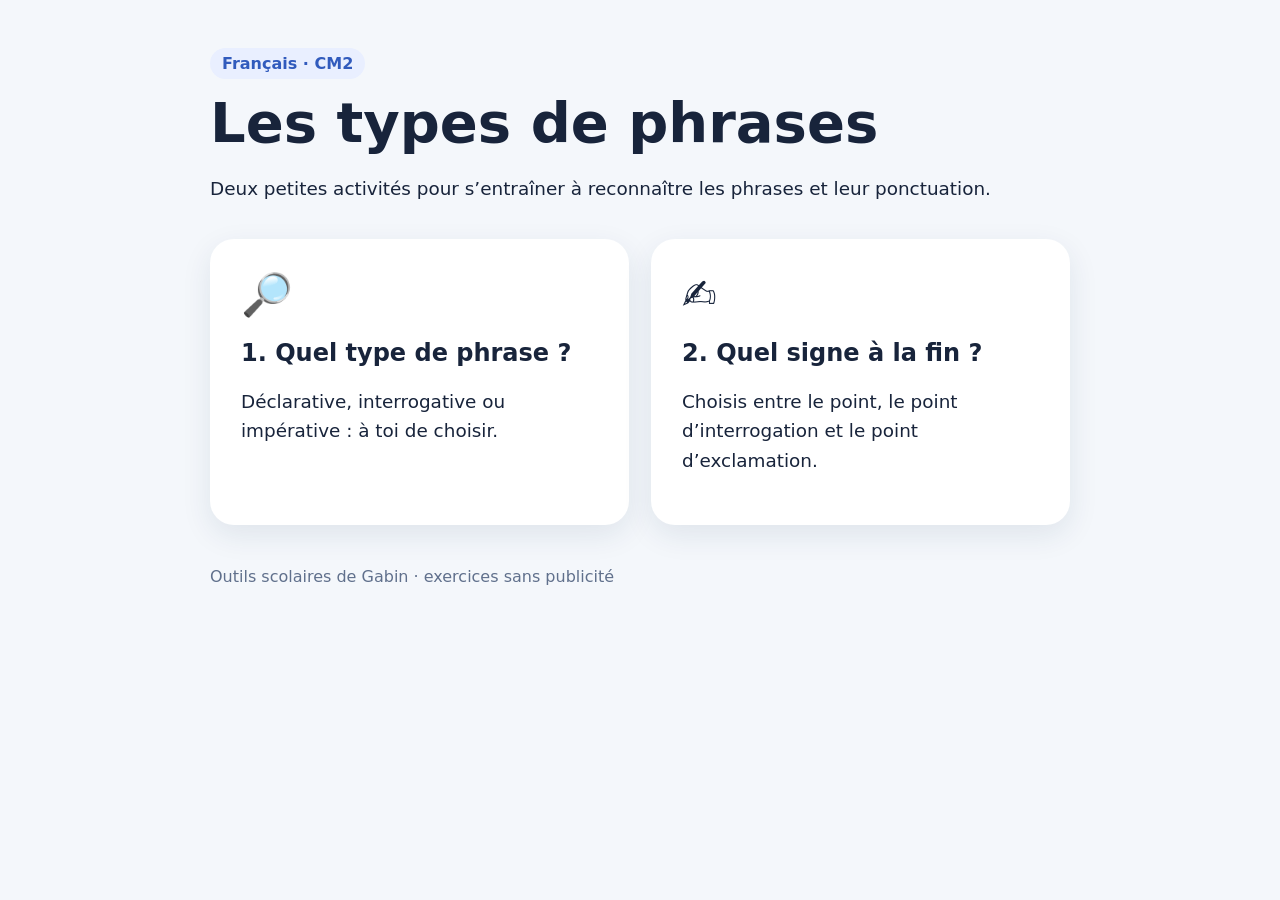
==== index.html @ e078d4ca "Ajout de index.html" ====
<!doctype html><html lang="fr"><head><meta charset="utf-8"><meta name="viewport" content="width=device-width,initial-scale=1"><title>Outils scolaires CM2</title><style>*{box-sizing:border-box}body{margin:0;font-family:system-ui,-apple-system,sans-serif;background:#f4f7fb;color:#18243b}main{max-width:900px;margin:auto;padding:48px 20px}h1{font-size:clamp(2rem,6vw,3.5rem);margin:.2em 0}p{font-size:1.15rem;line-height:1.6}.grid{display:grid;grid-template-columns:repeat(auto-fit,minmax(260px,1fr));gap:22px;margin-top:36px}.card{background:white;border-radius:24px;padding:28px;text-decoration:none;color:inherit;box-shadow:0 10px 30px #19345518;border:3px solid transparent;transition:.2s}.card:hover,.card:focus{transform:translateY(-4px);border-color:#4876e8}.icon{font-size:2.6rem}.tag{display:inline-block;background:#e9efff;color:#315bbd;border-radius:999px;padding:6px 12px;font-weight:700}footer{margin-top:42px;color:#60708c}</style></head><body><main><span class="tag">Français · CM2</span><h1>Les types de phrases</h1><p>Deux petites activités pour s’entraîner à reconnaître les phrases et leur ponctuation.</p><div class="grid"><a class="card" href="types-de-phrases/"><div class="icon">🔎</div><h2>1. Quel type de phrase ?</h2><p>Déclarative, interrogative ou impérative : à toi de choisir.</p></a><a class="card" href="ponctuation/"><div class="icon">✍️</div><h2>2. Quel signe à la fin ?</h2><p>Choisis entre le point, le point d’interrogation et le point d’exclamation.</p></a></div><footer>Outils scolaires de Gabin · exercices sans publicité</footer></main></body></html>
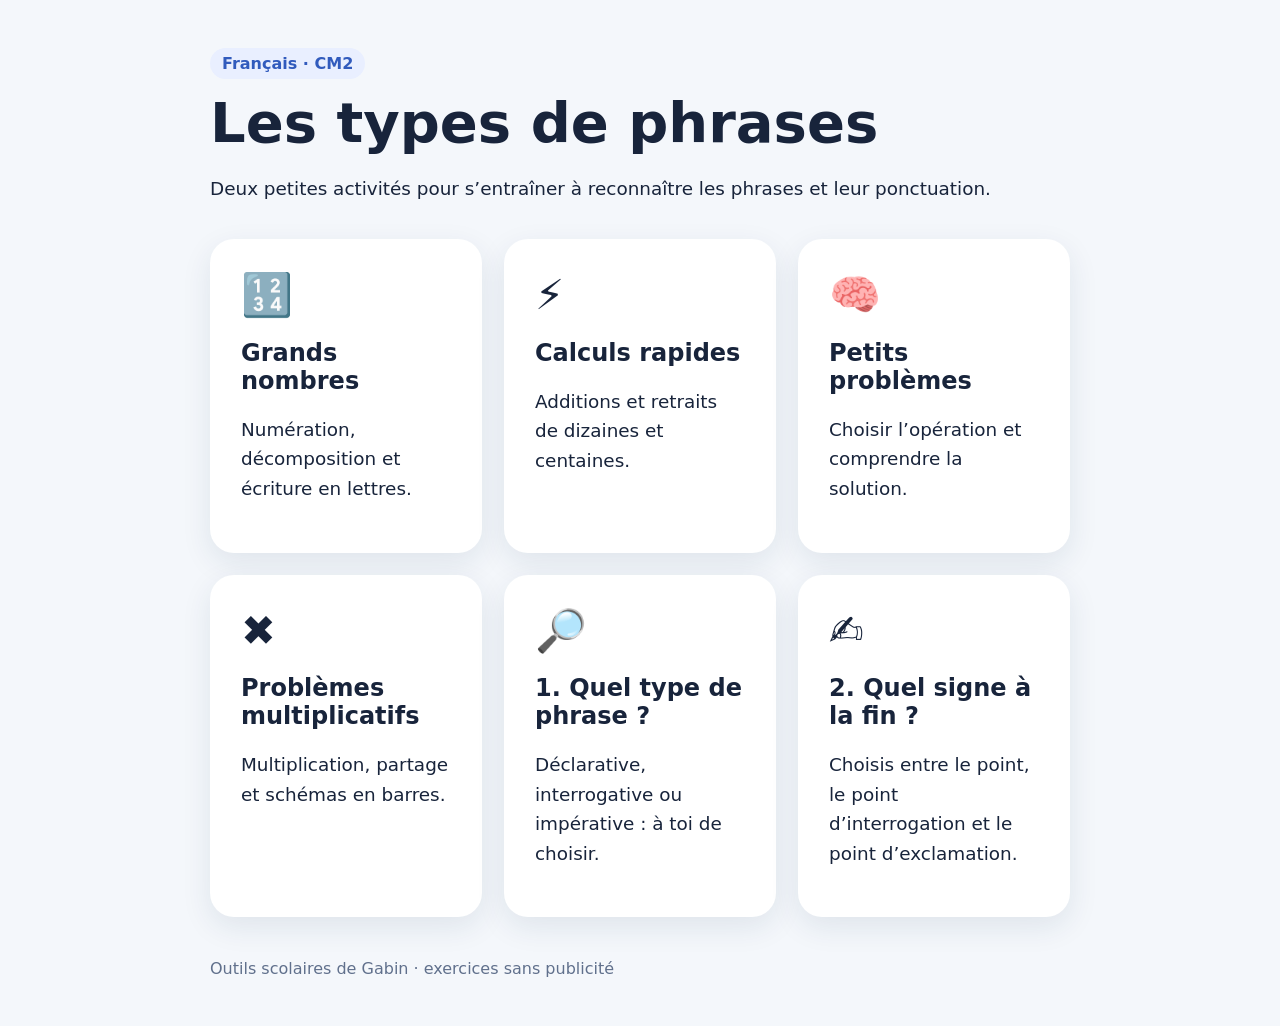
==== commit 8d760aa5: "Ajout des applications existantes à l’accueil" ====
--- a/index.html
+++ b/index.html
@@ -1 +1 @@
-<!doctype html><html lang="fr"><head><meta charset="utf-8"><meta name="viewport" content="width=device-width,initial-scale=1"><title>Outils scolaires CM2</title><style>*{box-sizing:border-box}body{margin:0;font-family:system-ui,-apple-system,sans-serif;background:#f4f7fb;color:#18243b}main{max-width:900px;margin:auto;padding:48px 20px}h1{font-size:clamp(2rem,6vw,3.5rem);margin:.2em 0}p{font-size:1.15rem;line-height:1.6}.grid{display:grid;grid-template-columns:repeat(auto-fit,minmax(260px,1fr));gap:22px;margin-top:36px}.card{background:white;border-radius:24px;padding:28px;text-decoration:none;color:inherit;box-shadow:0 10px 30px #19345518;border:3px solid transparent;transition:.2s}.card:hover,.card:focus{transform:translateY(-4px);border-color:#4876e8}.icon{font-size:2.6rem}.tag{display:inline-block;background:#e9efff;color:#315bbd;border-radius:999px;padding:6px 12px;font-weight:700}footer{margin-top:42px;color:#60708c}</style></head><body><main><span class="tag">Français · CM2</span><h1>Les types de phrases</h1><p>Deux petites activités pour s’entraîner à reconnaître les phrases et leur ponctuation.</p><div class="grid"><a class="card" href="types-de-phrases/"><div class="icon">🔎</div><h2>1. Quel type de phrase ?</h2><p>Déclarative, interrogative ou impérative : à toi de choisir.</p></a><a class="card" href="ponctuation/"><div class="icon">✍️</div><h2>2. Quel signe à la fin ?</h2><p>Choisis entre le point, le point d’interrogation et le point d’exclamation.</p></a></div><footer>Outils scolaires de Gabin · exercices sans publicité</footer></main></body></html>
+<!doctype html><html lang="fr"><head><meta charset="utf-8"><meta name="viewport" content="width=device-width,initial-scale=1"><title>Outils scolaires CM2</title><style>*{box-sizing:border-box}body{margin:0;font-family:system-ui,-apple-system,sans-serif;background:#f4f7fb;color:#18243b}main{max-width:900px;margin:auto;padding:48px 20px}h1{font-size:clamp(2rem,6vw,3.5rem);margin:.2em 0}p{font-size:1.15rem;line-height:1.6}.grid{display:grid;grid-template-columns:repeat(auto-fit,minmax(260px,1fr));gap:22px;margin-top:36px}.card{background:white;border-radius:24px;padding:28px;text-decoration:none;color:inherit;box-shadow:0 10px 30px #19345518;border:3px solid transparent;transition:.2s}.card:hover,.card:focus{transform:translateY(-4px);border-color:#4876e8}.icon{font-size:2.6rem}.tag{display:inline-block;background:#e9efff;color:#315bbd;border-radius:999px;padding:6px 12px;font-weight:700}footer{margin-top:42px;color:#60708c}</style></head><body><main><span class="tag">Français · CM2</span><h1>Les types de phrases</h1><p>Deux petites activités pour s’entraîner à reconnaître les phrases et leur ponctuation.</p><div class="grid"><a class="card" href="grands-nombres/"><div class="icon">🔢</div><h2>Grands nombres</h2><p>Numération, décomposition et écriture en lettres.</p></a><a class="card" href="calculs-rapides/"><div class="icon">⚡</div><h2>Calculs rapides</h2><p>Additions et retraits de dizaines et centaines.</p></a><a class="card" href="petits-problemes/"><div class="icon">🧠</div><h2>Petits problèmes</h2><p>Choisir l’opération et comprendre la solution.</p></a><a class="card" href="problemes-multiplicatifs/"><div class="icon">✖️</div><h2>Problèmes multiplicatifs</h2><p>Multiplication, partage et schémas en barres.</p></a><a class="card" href="types-de-phrases/"><div class="icon">🔎</div><h2>1. Quel type de phrase ?</h2><p>Déclarative, interrogative ou impérative : à toi de choisir.</p></a><a class="card" href="ponctuation/"><div class="icon">✍️</div><h2>2. Quel signe à la fin ?</h2><p>Choisis entre le point, le point d’interrogation et le point d’exclamation.</p></a></div><footer>Outils scolaires de Gabin · exercices sans publicité</footer></main></body></html>
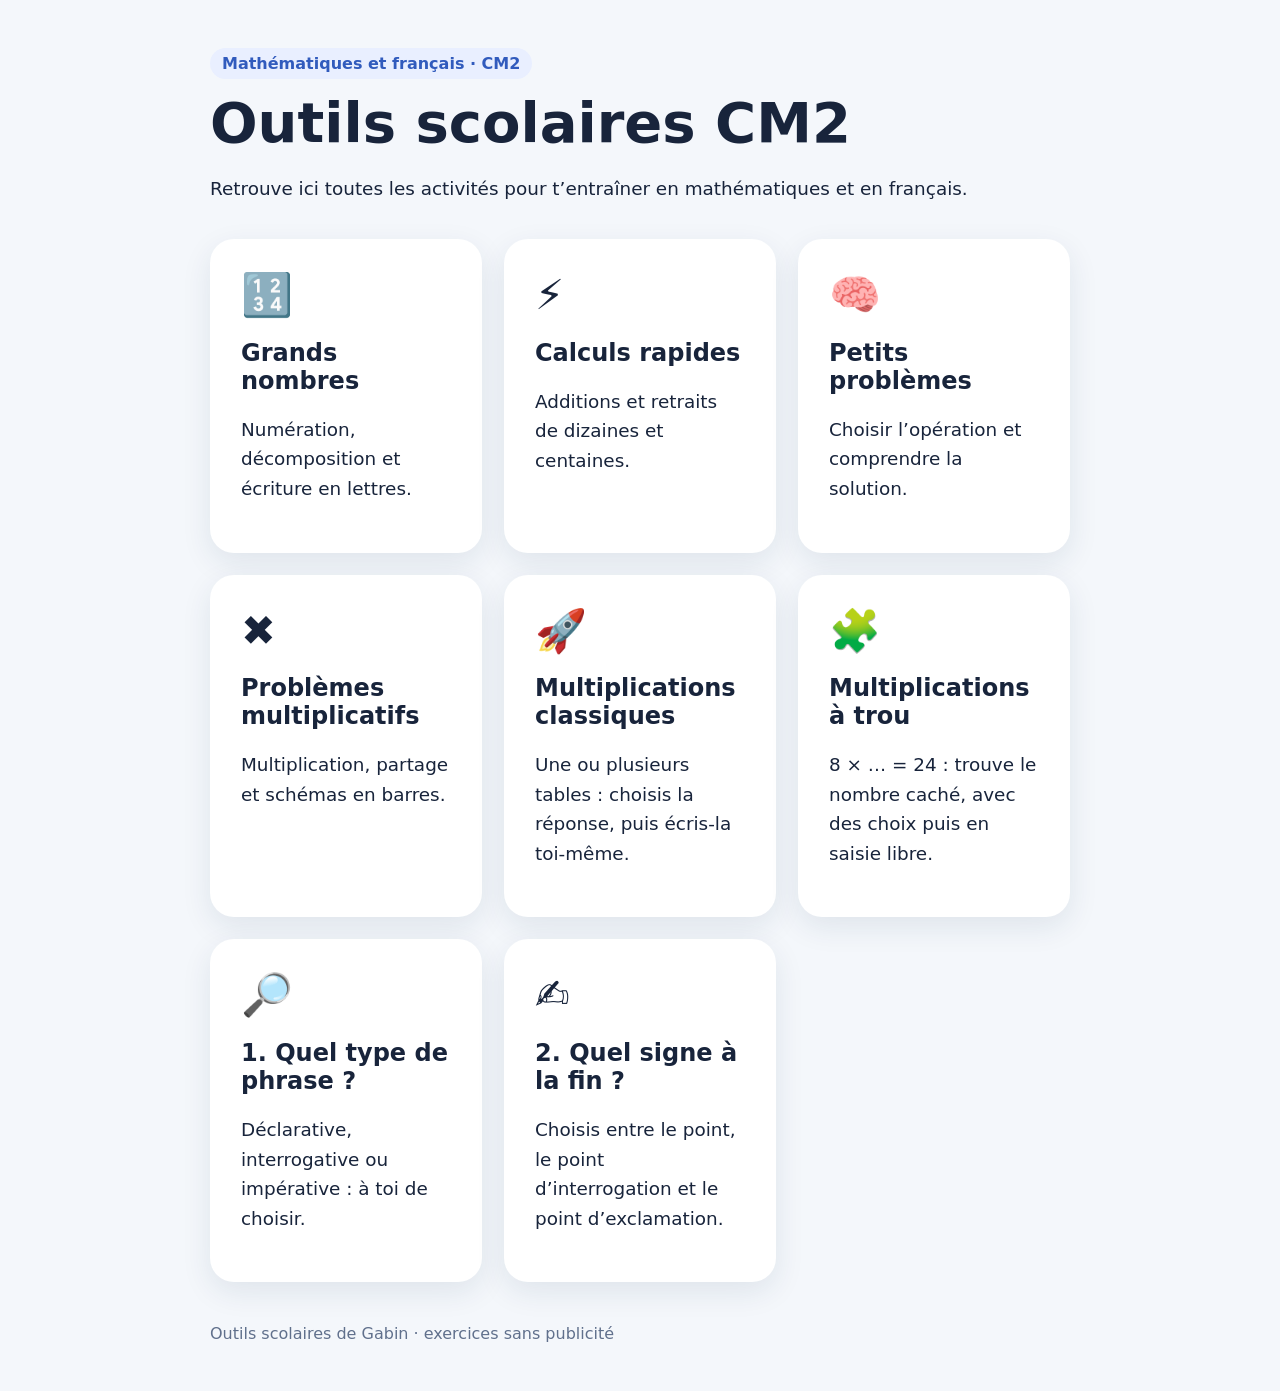
==== commit 770eb8d5: "Centraliser les deux jeux de multiplication dans les outils CM2" ====
--- a/index.html
+++ b/index.html
@@ -1 +1 @@
-<!doctype html><html lang="fr"><head><meta charset="utf-8"><meta name="viewport" content="width=device-width,initial-scale=1"><title>Outils scolaires CM2</title><style>*{box-sizing:border-box}body{margin:0;font-family:system-ui,-apple-system,sans-serif;background:#f4f7fb;color:#18243b}main{max-width:900px;margin:auto;padding:48px 20px}h1{font-size:clamp(2rem,6vw,3.5rem);margin:.2em 0}p{font-size:1.15rem;line-height:1.6}.grid{display:grid;grid-template-columns:repeat(auto-fit,minmax(260px,1fr));gap:22px;margin-top:36px}.card{background:white;border-radius:24px;padding:28px;text-decoration:none;color:inherit;box-shadow:0 10px 30px #19345518;border:3px solid transparent;transition:.2s}.card:hover,.card:focus{transform:translateY(-4px);border-color:#4876e8}.icon{font-size:2.6rem}.tag{display:inline-block;background:#e9efff;color:#315bbd;border-radius:999px;padding:6px 12px;font-weight:700}footer{margin-top:42px;color:#60708c}</style></head><body><main><span class="tag">Français · CM2</span><h1>Les types de phrases</h1><p>Deux petites activités pour s’entraîner à reconnaître les phrases et leur ponctuation.</p><div class="grid"><a class="card" href="grands-nombres/"><div class="icon">🔢</div><h2>Grands nombres</h2><p>Numération, décomposition et écriture en lettres.</p></a><a class="card" href="calculs-rapides/"><div class="icon">⚡</div><h2>Calculs rapides</h2><p>Additions et retraits de dizaines et centaines.</p></a><a class="card" href="petits-problemes/"><div class="icon">🧠</div><h2>Petits problèmes</h2><p>Choisir l’opération et comprendre la solution.</p></a><a class="card" href="problemes-multiplicatifs/"><div class="icon">✖️</div><h2>Problèmes multiplicatifs</h2><p>Multiplication, partage et schémas en barres.</p></a><a class="card" href="types-de-phrases/"><div class="icon">🔎</div><h2>1. Quel type de phrase ?</h2><p>Déclarative, interrogative ou impérative : à toi de choisir.</p></a><a class="card" href="ponctuation/"><div class="icon">✍️</div><h2>2. Quel signe à la fin ?</h2><p>Choisis entre le point, le point d’interrogation et le point d’exclamation.</p></a></div><footer>Outils scolaires de Gabin · exercices sans publicité</footer></main></body></html>
+<!doctype html><html lang="fr"><head><meta charset="utf-8"><meta name="viewport" content="width=device-width,initial-scale=1"><title>Outils scolaires CM2</title><style>*{box-sizing:border-box}body{margin:0;font-family:system-ui,-apple-system,sans-serif;background:#f4f7fb;color:#18243b}main{max-width:900px;margin:auto;padding:48px 20px}h1{font-size:clamp(2rem,6vw,3.5rem);margin:.2em 0}p{font-size:1.15rem;line-height:1.6}.grid{display:grid;grid-template-columns:repeat(auto-fit,minmax(260px,1fr));gap:22px;margin-top:36px}.card{background:white;border-radius:24px;padding:28px;text-decoration:none;color:inherit;box-shadow:0 10px 30px #19345518;border:3px solid transparent;transition:.2s}.card:hover,.card:focus{transform:translateY(-4px);border-color:#4876e8}.icon{font-size:2.6rem}.tag{display:inline-block;background:#e9efff;color:#315bbd;border-radius:999px;padding:6px 12px;font-weight:700}footer{margin-top:42px;color:#60708c}</style></head><body><main><span class="tag">Mathématiques et français · CM2</span><h1>Outils scolaires CM2</h1><p>Retrouve ici toutes les activités pour t’entraîner en mathématiques et en français.</p><div class="grid"><a class="card" href="grands-nombres/"><div class="icon">🔢</div><h2>Grands nombres</h2><p>Numération, décomposition et écriture en lettres.</p></a><a class="card" href="calculs-rapides/"><div class="icon">⚡</div><h2>Calculs rapides</h2><p>Additions et retraits de dizaines et centaines.</p></a><a class="card" href="petits-problemes/"><div class="icon">🧠</div><h2>Petits problèmes</h2><p>Choisir l’opération et comprendre la solution.</p></a><a class="card" href="problemes-multiplicatifs/"><div class="icon">✖️</div><h2>Problèmes multiplicatifs</h2><p>Multiplication, partage et schémas en barres.</p></a><a class="card" href="multiplications/"><div class="icon">🚀</div><h2>Multiplications classiques</h2><p>Une ou plusieurs tables : choisis la réponse, puis écris-la toi-même.</p></a><a class="card" href="multiplications-a-trou/"><div class="icon">🧩</div><h2>Multiplications à trou</h2><p>8 × … = 24 : trouve le nombre caché, avec des choix puis en saisie libre.</p></a><a class="card" href="types-de-phrases/"><div class="icon">🔎</div><h2>1. Quel type de phrase ?</h2><p>Déclarative, interrogative ou impérative : à toi de choisir.</p></a><a class="card" href="ponctuation/"><div class="icon">✍️</div><h2>2. Quel signe à la fin ?</h2><p>Choisis entre le point, le point d’interrogation et le point d’exclamation.</p></a></div><footer>Outils scolaires de Gabin · exercices sans publicité</footer></main></body></html>
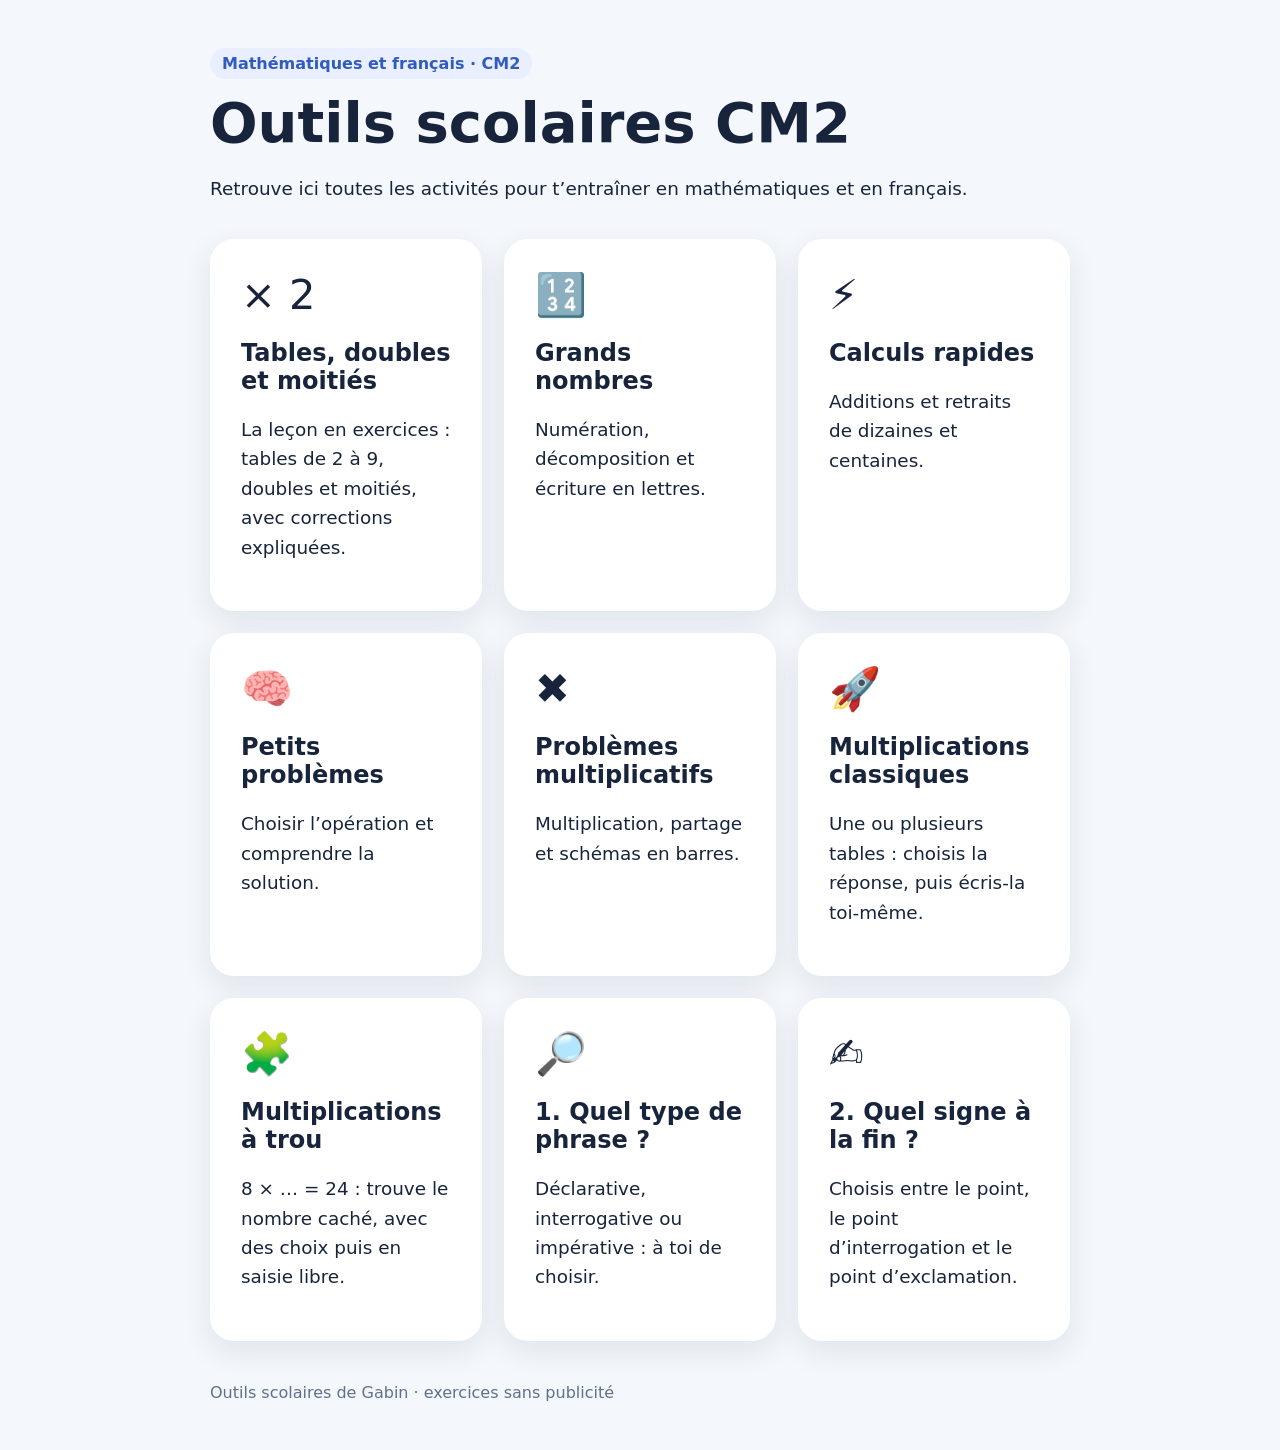
==== commit 10be534b: "Ajoute la nouvelle leçon à l’accueil des activités de Gabin" ====
--- a/index.html
+++ b/index.html
@@ -1 +1 @@
-<!doctype html><html lang="fr"><head><meta charset="utf-8"><meta name="viewport" content="width=device-width,initial-scale=1"><title>Outils scolaires CM2</title><style>*{box-sizing:border-box}body{margin:0;font-family:system-ui,-apple-system,sans-serif;background:#f4f7fb;color:#18243b}main{max-width:900px;margin:auto;padding:48px 20px}h1{font-size:clamp(2rem,6vw,3.5rem);margin:.2em 0}p{font-size:1.15rem;line-height:1.6}.grid{display:grid;grid-template-columns:repeat(auto-fit,minmax(260px,1fr));gap:22px;margin-top:36px}.card{background:white;border-radius:24px;padding:28px;text-decoration:none;color:inherit;box-shadow:0 10px 30px #19345518;border:3px solid transparent;transition:.2s}.card:hover,.card:focus{transform:translateY(-4px);border-color:#4876e8}.icon{font-size:2.6rem}.tag{display:inline-block;background:#e9efff;color:#315bbd;border-radius:999px;padding:6px 12px;font-weight:700}footer{margin-top:42px;color:#60708c}</style></head><body><main><span class="tag">Mathématiques et français · CM2</span><h1>Outils scolaires CM2</h1><p>Retrouve ici toutes les activités pour t’entraîner en mathématiques et en français.</p><div class="grid"><a class="card" href="grands-nombres/"><div class="icon">🔢</div><h2>Grands nombres</h2><p>Numération, décomposition et écriture en lettres.</p></a><a class="card" href="calculs-rapides/"><div class="icon">⚡</div><h2>Calculs rapides</h2><p>Additions et retraits de dizaines et centaines.</p></a><a class="card" href="petits-problemes/"><div class="icon">🧠</div><h2>Petits problèmes</h2><p>Choisir l’opération et comprendre la solution.</p></a><a class="card" href="problemes-multiplicatifs/"><div class="icon">✖️</div><h2>Problèmes multiplicatifs</h2><p>Multiplication, partage et schémas en barres.</p></a><a class="card" href="multiplications/"><div class="icon">🚀</div><h2>Multiplications classiques</h2><p>Une ou plusieurs tables : choisis la réponse, puis écris-la toi-même.</p></a><a class="card" href="multiplications-a-trou/"><div class="icon">🧩</div><h2>Multiplications à trou</h2><p>8 × … = 24 : trouve le nombre caché, avec des choix puis en saisie libre.</p></a><a class="card" href="types-de-phrases/"><div class="icon">🔎</div><h2>1. Quel type de phrase ?</h2><p>Déclarative, interrogative ou impérative : à toi de choisir.</p></a><a class="card" href="ponctuation/"><div class="icon">✍️</div><h2>2. Quel signe à la fin ?</h2><p>Choisis entre le point, le point d’interrogation et le point d’exclamation.</p></a></div><footer>Outils scolaires de Gabin · exercices sans publicité</footer></main></body></html>
+<!doctype html><html lang="fr"><head><meta charset="utf-8"><meta name="viewport" content="width=device-width,initial-scale=1"><title>Outils scolaires CM2</title><style>*{box-sizing:border-box}body{margin:0;font-family:system-ui,-apple-system,sans-serif;background:#f4f7fb;color:#18243b}main{max-width:900px;margin:auto;padding:48px 20px}h1{font-size:clamp(2rem,6vw,3.5rem);margin:.2em 0}p{font-size:1.15rem;line-height:1.6}.grid{display:grid;grid-template-columns:repeat(auto-fit,minmax(260px,1fr));gap:22px;margin-top:36px}.card{background:white;border-radius:24px;padding:28px;text-decoration:none;color:inherit;box-shadow:0 10px 30px #19345518;border:3px solid transparent;transition:.2s}.card:hover,.card:focus{transform:translateY(-4px);border-color:#4876e8}.icon{font-size:2.6rem}.tag{display:inline-block;background:#e9efff;color:#315bbd;border-radius:999px;padding:6px 12px;font-weight:700}footer{margin-top:42px;color:#60708c}</style></head><body><main><span class="tag">Mathématiques et français · CM2</span><h1>Outils scolaires CM2</h1><p>Retrouve ici toutes les activités pour t’entraîner en mathématiques et en français.</p><div class="grid"><a class="card" href="tables-doubles-moities/"><div class="icon">× 2</div><h2>Tables, doubles et moitiés</h2><p>La leçon en exercices : tables de 2 à 9, doubles et moitiés, avec corrections expliquées.</p></a><a class="card" href="grands-nombres/"><div class="icon">🔢</div><h2>Grands nombres</h2><p>Numération, décomposition et écriture en lettres.</p></a><a class="card" href="calculs-rapides/"><div class="icon">⚡</div><h2>Calculs rapides</h2><p>Additions et retraits de dizaines et centaines.</p></a><a class="card" href="petits-problemes/"><div class="icon">🧠</div><h2>Petits problèmes</h2><p>Choisir l’opération et comprendre la solution.</p></a><a class="card" href="problemes-multiplicatifs/"><div class="icon">✖️</div><h2>Problèmes multiplicatifs</h2><p>Multiplication, partage et schémas en barres.</p></a><a class="card" href="multiplications/"><div class="icon">🚀</div><h2>Multiplications classiques</h2><p>Une ou plusieurs tables : choisis la réponse, puis écris-la toi-même.</p></a><a class="card" href="multiplications-a-trou/"><div class="icon">🧩</div><h2>Multiplications à trou</h2><p>8 × … = 24 : trouve le nombre caché, avec des choix puis en saisie libre.</p></a><a class="card" href="types-de-phrases/"><div class="icon">🔎</div><h2>1. Quel type de phrase ?</h2><p>Déclarative, interrogative ou impérative : à toi de choisir.</p></a><a class="card" href="ponctuation/"><div class="icon">✍️</div><h2>2. Quel signe à la fin ?</h2><p>Choisis entre le point, le point d’interrogation et le point d’exclamation.</p></a></div><footer>Outils scolaires de Gabin · exercices sans publicité</footer></main></body></html>
